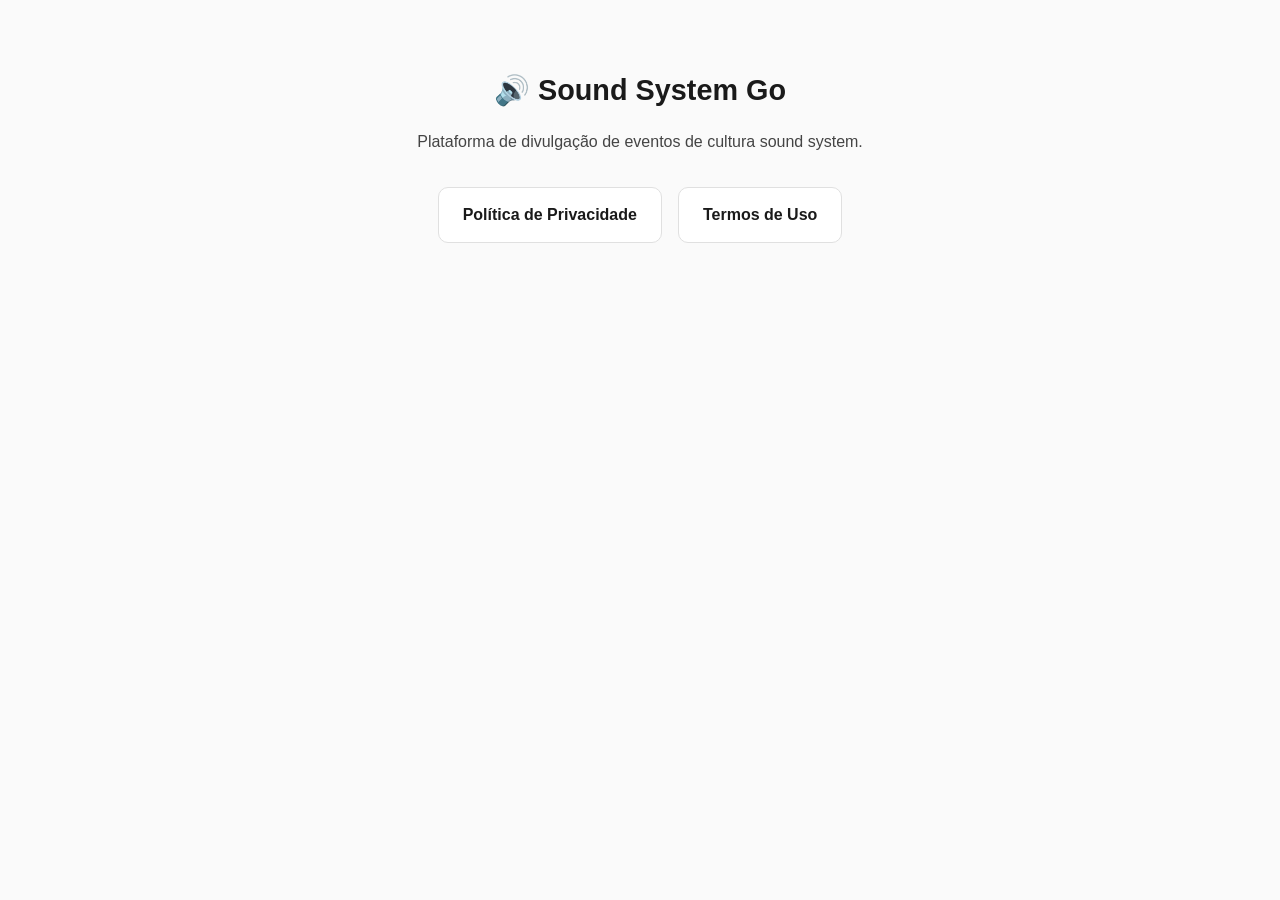
==== index.html @ 9b4f1cfb "Add Privacy Policy and Terms of Use pages Public pages for the Sound System Go app's Play Store list" ====
<!DOCTYPE html>
<html lang="pt-BR">
<head>
<meta charset="UTF-8">
<meta name="viewport" content="width=device-width, initial-scale=1.0">
<title>Sound System Go</title>
<style>
  body {
    font-family: -apple-system, BlinkMacSystemFont, "Segoe UI", Roboto, Helvetica, Arial, sans-serif;
    max-width: 680px;
    margin: 0 auto;
    padding: 48px 20px 64px;
    line-height: 1.6;
    color: #1a1a1a;
    background: #fafafa;
    text-align: center;
  }
  h1 { font-size: 1.8rem; margin-bottom: 8px; }
  p { color: #444; }
  .links { margin-top: 32px; display: flex; gap: 16px; justify-content: center; flex-wrap: wrap; }
  a.card {
    display: block;
    padding: 14px 24px;
    border-radius: 10px;
    background: #fff;
    border: 1px solid #e0e0e0;
    color: #1a1a1a;
    text-decoration: none;
    font-weight: 600;
  }
  a.card:hover { border-color: #1a7a3c; }
</style>
</head>
<body>
<h1>🔊 Sound System Go</h1>
<p>Plataforma de divulgação de eventos de cultura sound system.</p>
<div class="links">
  <a class="card" href="privacy.html">Política de Privacidade</a>
  <a class="card" href="terms.html">Termos de Uso</a>
</div>
</body>
</html>
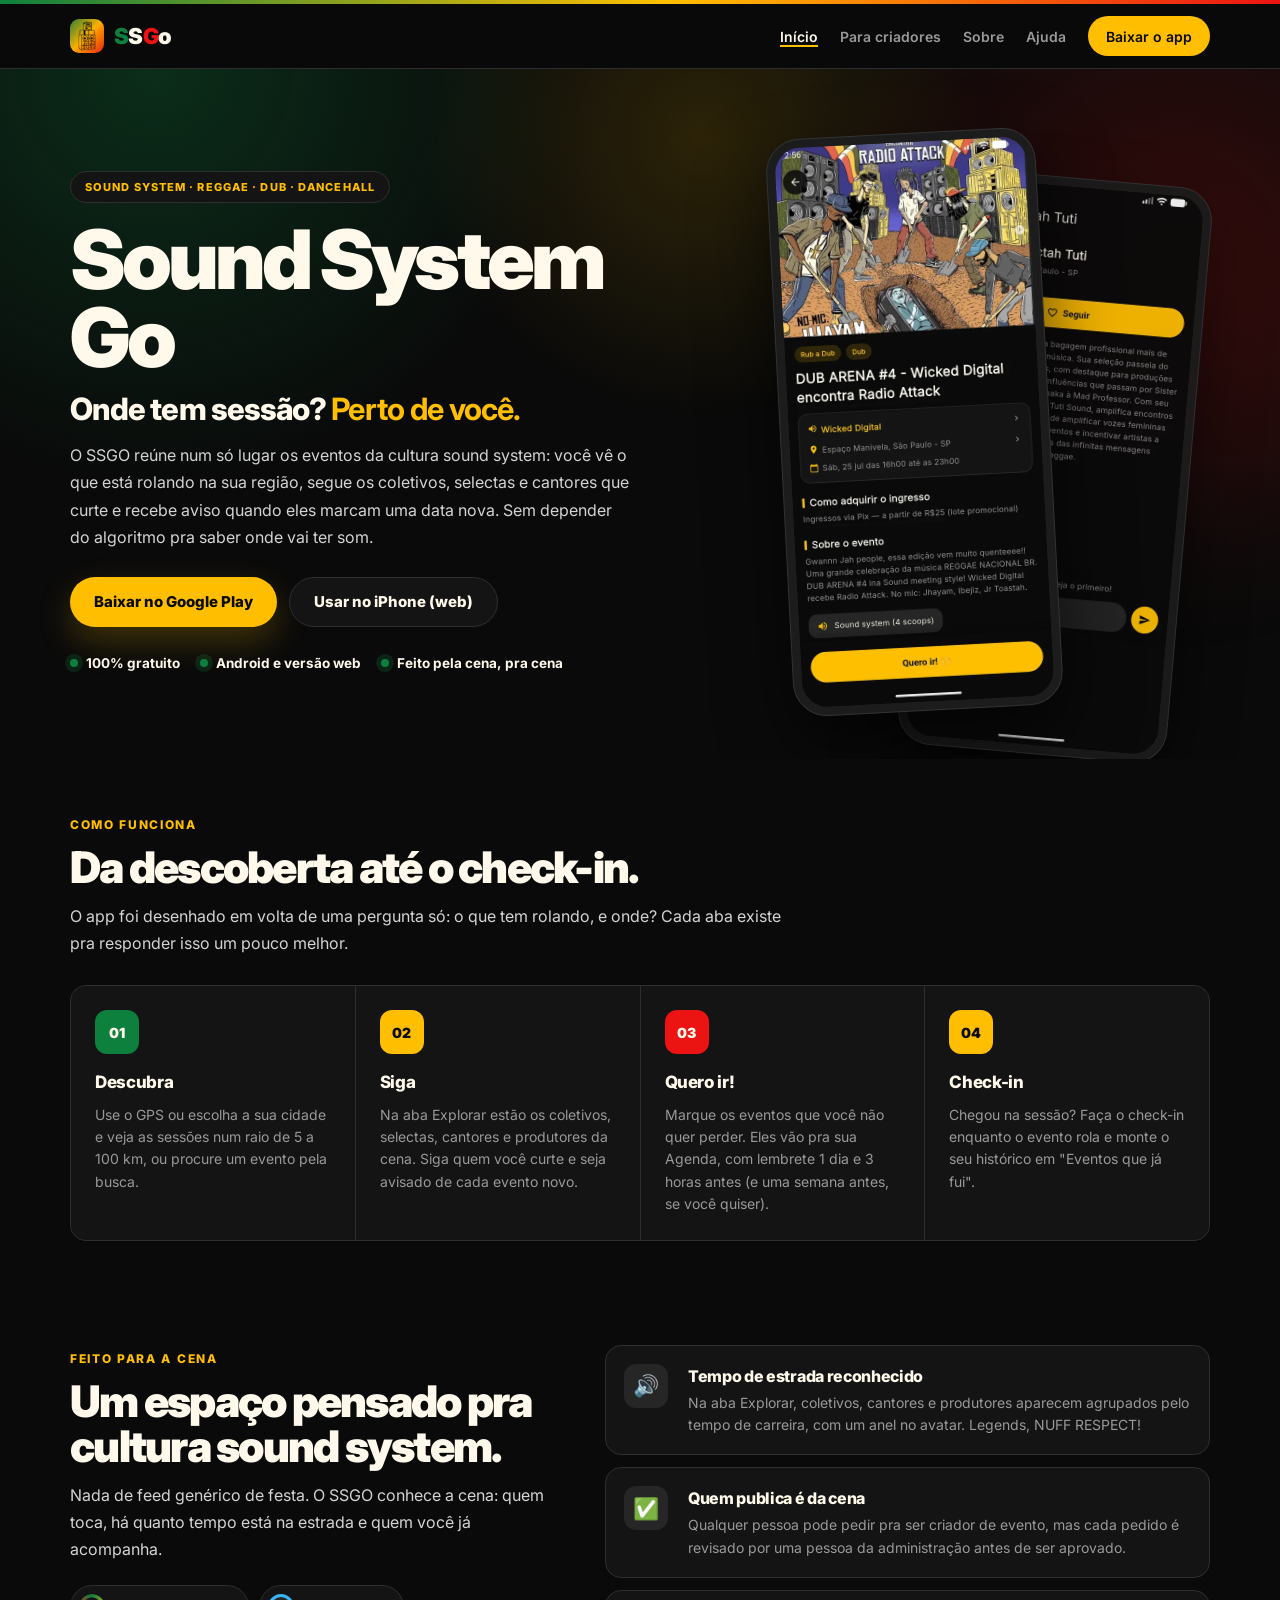
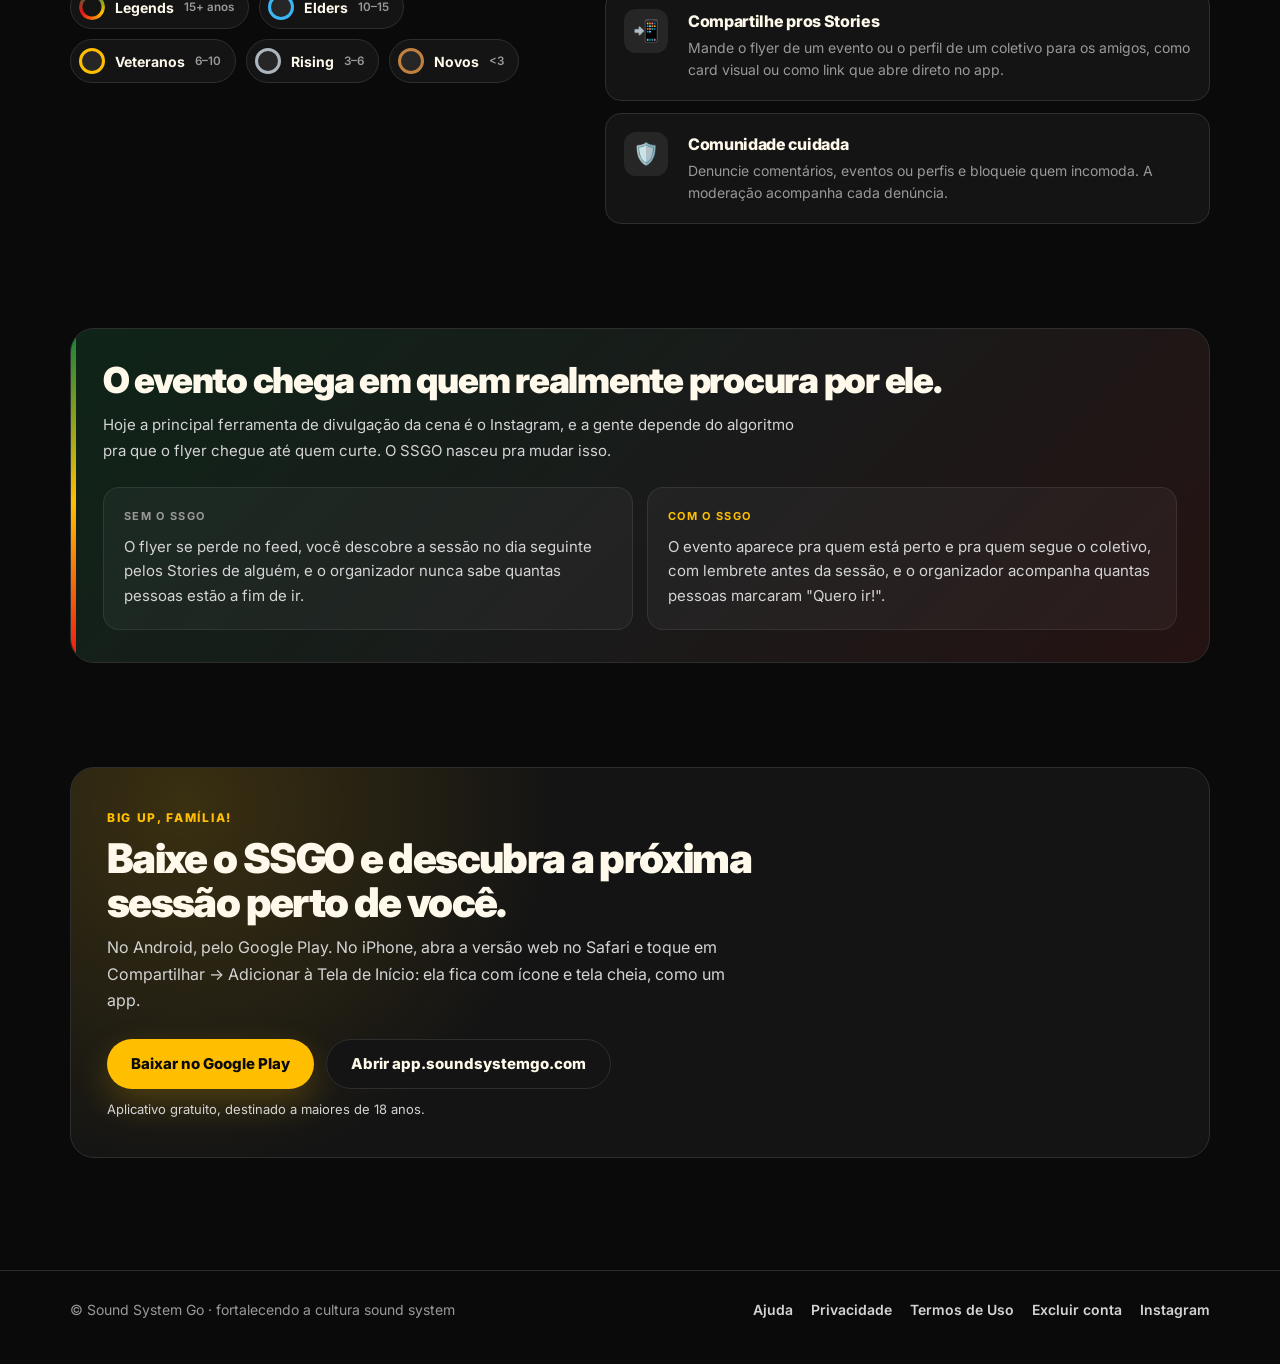
==== commit 23002bc3: "Site institucional (inicio, criadores, sobre, ajuda) com assetlinks e encaminhamento da portaria Pre" ====
--- a/index.html
+++ b/index.html
@@ -1,42 +1,198 @@
-<!DOCTYPE html>
+<!doctype html>
 <html lang="pt-BR">
 <head>
-<meta charset="UTF-8">
-<meta name="viewport" content="width=device-width, initial-scale=1.0">
-<title>Sound System Go</title>
-<style>
-  body {
-    font-family: -apple-system, BlinkMacSystemFont, "Segoe UI", Roboto, Helvetica, Arial, sans-serif;
-    max-width: 680px;
-    margin: 0 auto;
-    padding: 48px 20px 64px;
-    line-height: 1.6;
-    color: #1a1a1a;
-    background: #fafafa;
-    text-align: center;
-  }
-  h1 { font-size: 1.8rem; margin-bottom: 8px; }
-  p { color: #444; }
-  .links { margin-top: 32px; display: flex; gap: 16px; justify-content: center; flex-wrap: wrap; }
-  a.card {
-    display: block;
-    padding: 14px 24px;
-    border-radius: 10px;
-    background: #fff;
-    border: 1px solid #e0e0e0;
-    color: #1a1a1a;
-    text-decoration: none;
-    font-weight: 600;
-  }
-  a.card:hover { border-color: #1a7a3c; }
-</style>
+<meta charset="utf-8">
+<meta name="viewport" content="width=device-width, initial-scale=1">
+<title>Sound System Go — Eventos sound system e reggae perto de você</title>
+<meta name="description" content="O SSGO reúne as sessões de sound system, reggae, dub e dancehall perto de você. Siga coletivos, selectas e cantores, marque &quot;Quero ir!&quot; e receba lembretes. 100% gratuito.">
+<meta name="theme-color" content="#0a0a0a">
+<meta property="og:type" content="website">
+<meta property="og:title" content="Sound System Go">
+<meta property="og:description" content="Eventos sound system e reggae perto de você.">
+<meta property="og:image" content="assets/og.jpg">
+<link rel="icon" type="image/png" href="assets/favicon.png">
+<link rel="apple-touch-icon" href="assets/icone.png">
+<link rel="preconnect" href="https://fonts.googleapis.com">
+<link rel="preconnect" href="https://fonts.gstatic.com" crossorigin>
+<link href="https://fonts.googleapis.com/css2?family=Inter:wght@400;500;600;700;800;900&display=swap" rel="stylesheet">
+<link rel="stylesheet" href="assets/styles.css">
 </head>
 <body>
-<h1>🔊 Sound System Go</h1>
-<p>Plataforma de divulgação de eventos de cultura sound system.</p>
-<div class="links">
-  <a class="card" href="privacy.html">Política de Privacidade</a>
-  <a class="card" href="terms.html">Termos de Uso</a>
-</div>
+
+<header class="public-header">
+  <div class="rasta-bar"></div>
+  <div class="container">
+    <a class="brand" href="index.html"><img src="assets/icone.png" alt=""><span class="wordmark"><span class="g">S</span>S<span class="r">G</span>o</span></a>
+    <a class="header-cta header-cta-mobile" href="#baixar">Baixar</a>
+    <nav class="nav" aria-label="Principal">
+      <a href="index.html" aria-current="page">Início</a>
+      <a href="criadores.html">Para criadores</a>
+      <a href="sobre.html">Sobre</a>
+      <a href="ajuda.html">Ajuda</a>
+      <a class="header-cta" href="#baixar">Baixar o app</a>
+    </nav>
+  </div>
+</header>
+
+<main>
+<section class="hero">
+  <div class="container hero-grid">
+    <div>
+      <span class="kicker">Sound system · reggae · dub · dancehall</span>
+      <h1>Sound System Go</h1>
+      <p class="statement">Onde tem sessão? <strong>Perto de você.</strong></p>
+      <p class="hero-text">
+        O SSGO reúne num só lugar os eventos da cultura sound system: você vê o que está rolando
+        na sua região, segue os coletivos, selectas e cantores que curte e recebe aviso quando eles
+        marcam uma data nova. Sem depender do algoritmo pra saber onde vai ter som.
+      </p>
+      <div class="actions">
+        <a class="primary-action" href="https://play.google.com/store/apps/details?id=com.soundsystemgo.app">Baixar no Google Play</a>
+        <a class="secondary-action" href="https://app.soundsystemgo.com">Usar no iPhone (web)</a>
+      </div>
+      <div class="hero-points">
+        <span>100% gratuito</span>
+        <span>Android e versão web</span>
+        <span>Feito pela cena, pra cena</span>
+      </div>
+    </div>
+    <div class="phones" aria-hidden="true">
+      <div class="phone"><img src="assets/tela-evento.webp" alt="" width="540" height="1200"></div>
+      <div class="phone"><img src="assets/tela-perfil.webp" alt="" width="540" height="1200" loading="lazy"></div>
+    </div>
+  </div>
+</section>
+
+<section class="section" id="como-funciona">
+  <div class="container">
+    <span class="eyebrow">Como funciona</span>
+    <h2 class="section-title">Da descoberta até o check-in.</h2>
+    <p class="section-text">O app foi desenhado em volta de uma pergunta só: o que tem rolando, e onde?
+      Cada aba existe pra responder isso um pouco melhor.</p>
+    <div class="process-grid">
+      <div class="process-card">
+        <span>01</span>
+        <h3>Descubra</h3>
+        <p>Use o GPS ou escolha a sua cidade e veja as sessões num raio de 5 a 100 km, ou procure um evento pela busca.</p>
+      </div>
+      <div class="process-card">
+        <span>02</span>
+        <h3>Siga</h3>
+        <p>Na aba Explorar estão os coletivos, selectas, cantores e produtores da cena. Siga quem você curte e seja avisado de cada evento novo.</p>
+      </div>
+      <div class="process-card">
+        <span>03</span>
+        <h3>Quero ir!</h3>
+        <p>Marque os eventos que você não quer perder. Eles vão pra sua Agenda, com lembrete 1 dia e 3 horas antes (e uma semana antes, se você quiser).</p>
+      </div>
+      <div class="process-card">
+        <span>04</span>
+        <h3>Check-in</h3>
+        <p>Chegou na sessão? Faça o check-in enquanto o evento rola e monte o seu histórico em "Eventos que já fui".</p>
+      </div>
+    </div>
+  </div>
+</section>
+
+<section class="section">
+  <div class="container split">
+    <div>
+      <span class="eyebrow">Feito para a cena</span>
+      <h2 class="section-title">Um espaço pensado pra cultura sound system.</h2>
+      <p class="section-text">Nada de feed genérico de festa. O SSGO conhece a cena: quem toca, há quanto
+        tempo está na estrada e quem você já acompanha.</p>
+      <div class="tiers" aria-label="Tiers de carreira">
+        <span class="tier legends"><i></i>Legends <small>15+ anos</small></span>
+        <span class="tier" style="--ring:#3bb6f5"><i></i>Elders <small>10–15</small></span>
+        <span class="tier" style="--ring:#ffbf00"><i></i>Veteranos <small>6–10</small></span>
+        <span class="tier" style="--ring:#adb5bd"><i></i>Rising <small>3–6</small></span>
+        <span class="tier" style="--ring:#c0803f"><i></i>Novos <small>&lt;3</small></span>
+      </div>
+    </div>
+    <div class="capability-list">
+      <div class="capability-item">
+        <div class="capability-icon">🔊</div>
+        <div>
+          <h3>Tempo de estrada reconhecido</h3>
+          <p>Na aba Explorar, coletivos, cantores e produtores aparecem agrupados pelo tempo de carreira, com um anel no avatar. Legends, NUFF RESPECT!</p>
+        </div>
+      </div>
+      <div class="capability-item">
+        <div class="capability-icon">✅</div>
+        <div>
+          <h3>Quem publica é da cena</h3>
+          <p>Qualquer pessoa pode pedir pra ser criador de evento, mas cada pedido é revisado por uma pessoa da administração antes de ser aprovado.</p>
+        </div>
+      </div>
+      <div class="capability-item">
+        <div class="capability-icon">📲</div>
+        <div>
+          <h3>Compartilhe pros Stories</h3>
+          <p>Mande o flyer de um evento ou o perfil de um coletivo para os amigos, como card visual ou como link que abre direto no app.</p>
+        </div>
+      </div>
+      <div class="capability-item">
+        <div class="capability-icon">🛡️</div>
+        <div>
+          <h3>Comunidade cuidada</h3>
+          <p>Denuncie comentários, eventos ou perfis e bloqueie quem incomoda. A moderação acompanha cada denúncia.</p>
+        </div>
+      </div>
+    </div>
+  </div>
+</section>
+
+<section class="section">
+  <div class="container">
+    <div class="time-card">
+      <h2>O evento chega em quem realmente procura por ele.</h2>
+      <p>Hoje a principal ferramenta de divulgação da cena é o Instagram, e a gente depende do algoritmo
+        pra que o flyer chegue até quem curte. O SSGO nasceu pra mudar isso.</p>
+      <div class="compare">
+        <div class="compare-box">
+          <b>Sem o SSGO</b>
+          <p>O flyer se perde no feed, você descobre a sessão no dia seguinte pelos Stories de alguém,
+            e o organizador nunca sabe quantas pessoas estão a fim de ir.</p>
+        </div>
+        <div class="compare-box after">
+          <b>Com o SSGO</b>
+          <p>O evento aparece pra quem está perto e pra quem segue o coletivo, com lembrete antes da
+            sessão, e o organizador acompanha quantas pessoas marcaram "Quero ir!".</p>
+        </div>
+      </div>
+    </div>
+  </div>
+</section>
+
+<section class="section" id="baixar">
+  <div class="container">
+    <div class="final-cta">
+      <span class="eyebrow">Big up, família!</span>
+      <h2>Baixe o SSGO e descubra a próxima sessão perto de você.</h2>
+      <p>No Android, pelo Google Play. No iPhone, abra a versão web no Safari e toque em
+        Compartilhar → Adicionar à Tela de Início: ela fica com ícone e tela cheia, como um app.</p>
+      <div class="actions">
+        <a class="primary-action" href="https://play.google.com/store/apps/details?id=com.soundsystemgo.app">Baixar no Google Play</a>
+        <a class="secondary-action" href="https://app.soundsystemgo.com">Abrir app.soundsystemgo.com</a>
+      </div>
+      <p class="store-note">Aplicativo gratuito, destinado a maiores de 18 anos.</p>
+    </div>
+  </div>
+</section>
+</main>
+
+<footer>
+  <div class="container">
+    <span>© Sound System Go · fortalecendo a cultura sound system</span>
+    <nav aria-label="Rodapé">
+      <a href="ajuda.html">Ajuda</a>
+      <a href="https://soundsystemgoapp.github.io/privacy.html">Privacidade</a>
+      <a href="https://soundsystemgoapp.github.io/terms.html">Termos de Uso</a>
+      <a href="https://soundsystemgoapp.github.io/delete-account.html">Excluir conta</a>
+      <a href="https://www.instagram.com/soundsystemgo">Instagram</a>
+    </nav>
+  </div>
+</footer>
+
 </body>
 </html>
--- a/assets/styles.css
+++ b/assets/styles.css
@@ -0,0 +1,172 @@
+:root{
+  --bg:#0a0a0a;
+  --card:#141414;
+  --muted:#262626;
+  --border:#2e2e2e;
+  --fg:#fff9eb;
+  --fg-soft:#d4d4d4;
+  --fg-muted:#999;
+  --gold:#ffbf00;
+  --green:#0e803e;
+  --red:#ec1313;
+  --rasta:linear-gradient(135deg,#0e803e 0%,#ffbf00 52%,#ec1313 100%);
+  --radius:16px;
+}
+*{box-sizing:border-box;margin:0;padding:0}
+html{scroll-behavior:smooth}
+@media (prefers-reduced-motion:reduce){html{scroll-behavior:auto}}
+body{font-family:"Inter",system-ui,sans-serif;color:var(--fg);background:var(--bg);line-height:1.5;-webkit-font-smoothing:antialiased}
+img{display:block;max-width:100%;height:auto}
+a{color:inherit}
+code{font-size:.92em;background:var(--muted);padding:2px 6px;border-radius:6px}
+.container{width:min(1140px,calc(100% - 32px));margin:0 auto}
+.rasta-bar{height:4px;background:var(--rasta)}
+
+.public-header{position:sticky;top:0;z-index:40;background:rgba(10,10,10,.86);
+  backdrop-filter:blur(20px);-webkit-backdrop-filter:blur(20px);border-bottom:1px solid var(--border)}
+.public-header .container{display:flex;align-items:center;justify-content:space-between;min-height:64px;gap:16px}
+.brand{display:inline-flex;align-items:center;gap:10px;text-decoration:none;font-weight:900;font-size:22px;letter-spacing:-.03em}
+.brand img{width:34px;height:34px;border-radius:9px}
+.wordmark .g{color:var(--green)}
+.wordmark .r{color:var(--red)}
+.nav{display:flex;gap:22px;align-items:center}
+.nav a{color:var(--fg-muted);font-size:14px;font-weight:600;text-decoration:none}
+.nav a:hover,.nav a[aria-current="page"]{color:var(--fg)}
+.nav a[aria-current="page"]{box-shadow:inset 0 -2px 0 var(--gold)}
+.header-cta{display:inline-flex;align-items:center;min-height:40px;padding:0 18px;border-radius:999px;
+  background:var(--gold);color:#0a0a0a !important;font-size:14px;font-weight:800;text-decoration:none}
+
+.hero{position:relative;padding:64px 0 48px;overflow:hidden}
+.hero::before{content:"";position:absolute;inset:0;pointer-events:none;
+  background:radial-gradient(circle at 12% 0%,rgba(14,128,62,.30),transparent 32%),
+             radial-gradient(circle at 55% 10%,rgba(255,191,0,.14),transparent 30%),
+             radial-gradient(circle at 92% 30%,rgba(236,19,19,.20),transparent 30%);
+  -webkit-mask-image:linear-gradient(#000 55%,transparent);mask-image:linear-gradient(#000 55%,transparent)}
+.hero-grid{position:relative;display:grid;grid-template-columns:minmax(0,1.1fr) minmax(0,.9fr);gap:40px;align-items:center}
+.kicker{display:inline-flex;align-items:center;gap:8px;padding:7px 14px;border:1px solid var(--border);
+  border-radius:999px;background:var(--card);font-size:11px;font-weight:800;letter-spacing:.1em;text-transform:uppercase;color:var(--gold)}
+h1{font-size:clamp(44px,6.4vw,84px);line-height:.95;font-weight:900;letter-spacing:-.05em;margin:18px 0 14px}
+.statement{font-size:clamp(22px,2.4vw,34px);font-weight:800;letter-spacing:-.03em;line-height:1.15}
+.statement strong{color:var(--gold)}
+.hero-text{margin-top:16px;max-width:560px;color:var(--fg-soft);font-size:16px;line-height:1.7}
+.actions{display:flex;gap:12px;margin-top:26px;flex-wrap:wrap}
+.primary-action,.secondary-action{display:inline-flex;align-items:center;justify-content:center;gap:8px;
+  min-height:50px;padding:0 24px;border-radius:999px;font-size:15px;font-weight:800;text-decoration:none;transition:transform .15s,box-shadow .15s}
+.primary-action{color:#0a0a0a;background:var(--gold);box-shadow:0 14px 34px rgba(255,191,0,.22)}
+.primary-action:hover{transform:translateY(-1px);box-shadow:0 18px 40px rgba(255,191,0,.30)}
+.secondary-action{color:var(--fg);background:var(--card);border:1px solid var(--border)}
+.secondary-action:hover{border-color:var(--gold)}
+.hero-points{display:flex;gap:10px 20px;margin-top:26px;flex-wrap:wrap}
+.hero-points span{display:inline-flex;align-items:center;gap:8px;font-size:13.5px;font-weight:700;color:var(--fg)}
+.hero-points span::before{content:"";width:8px;height:8px;border-radius:999px;background:var(--green);
+  box-shadow:0 0 0 5px rgba(14,128,62,.22)}
+
+.phones{position:relative;display:flex;justify-content:center;min-height:540px}
+.phone{width:min(270px,62%);border-radius:34px;padding:8px;background:#1c1c1c;border:1px solid #333;
+  box-shadow:0 30px 70px rgba(0,0,0,.6)}
+.phone img{border-radius:26px;aspect-ratio:9/20;object-fit:cover;width:100%}
+.phones .phone:first-child{position:relative;z-index:2;transform:translateX(-18%) rotate(-3deg)}
+.phones .phone:last-child{position:absolute;top:44px;right:4%;transform:rotate(5deg);opacity:.92}
+.phones.single .phone{position:relative;top:auto;right:auto;transform:none;opacity:1}
+
+.section{padding:52px 0}
+.eyebrow{color:var(--gold);font-size:12px;font-weight:800;letter-spacing:.14em;text-transform:uppercase}
+.section-title{font-size:clamp(28px,3.4vw,46px);line-height:1.05;font-weight:900;letter-spacing:-.04em;margin:10px 0 12px}
+.section-text{max-width:720px;color:var(--fg-soft);font-size:16px;line-height:1.7}
+.process-grid{display:grid;grid-template-columns:repeat(4,minmax(0,1fr));gap:1px;overflow:hidden;
+  border:1px solid var(--border);border-radius:var(--radius);background:var(--border);margin-top:28px}
+.process-card{min-height:210px;padding:24px;background:var(--card)}
+.process-card span{display:inline-flex;align-items:center;justify-content:center;width:44px;height:44px;
+  border-radius:12px;color:#0a0a0a;background:var(--gold);font-weight:900;font-size:14px}
+.process-card:nth-child(4n+1) span{background:var(--green);color:var(--fg)}
+.process-card:nth-child(4n+3) span{background:var(--red);color:var(--fg)}
+.process-card h3{margin:16px 0 8px;font-size:17px;font-weight:800;letter-spacing:-.02em}
+.process-card p{color:var(--fg-muted);font-size:14px;line-height:1.6}
+
+.split{display:grid;grid-template-columns:minmax(0,.9fr) minmax(0,1.1fr);gap:40px;align-items:start}
+.capability-list{display:grid;gap:12px}
+.capability-item{display:grid;grid-template-columns:48px minmax(0,1fr);gap:16px;padding:18px;
+  border:1px solid var(--border);border-radius:var(--radius);background:var(--card)}
+.capability-icon{display:flex;align-items:center;justify-content:center;width:44px;height:44px;border-radius:12px;
+  background:var(--muted);font-size:21px}
+.capability-item h3{font-size:16px;font-weight:800;letter-spacing:-.02em;margin-bottom:4px}
+.capability-item p{color:var(--fg-muted);font-size:14px;line-height:1.6}
+
+.tiers{display:flex;flex-wrap:wrap;gap:10px;margin-top:22px}
+.tier{display:inline-flex;align-items:center;gap:10px;padding:8px 14px 8px 8px;border-radius:999px;
+  background:var(--card);border:1px solid var(--border);font-size:14px;font-weight:700}
+.tier i{width:26px;height:26px;border-radius:999px;border:3px solid var(--ring);background:var(--muted)}
+.tier small{color:var(--fg-muted);font-weight:600}
+.tier.legends i{border:none;background:conic-gradient(#0e803e,#ffbf00,#ec1313,#0e803e);
+  -webkit-mask:radial-gradient(circle,transparent 9px,#000 10px);mask:radial-gradient(circle,transparent 9px,#000 10px)}
+
+.time-card{border-radius:24px;padding:32px;position:relative;overflow:hidden;
+  background:linear-gradient(135deg,#0f2418 0%,#1a1a1a 55%,#2a0f0f 120%);border:1px solid var(--border)}
+.time-card::before{content:"";position:absolute;left:0;top:0;bottom:0;width:5px;background:var(--rasta)}
+.time-card h2{font-size:clamp(24px,2.8vw,38px);font-weight:900;letter-spacing:-.035em;line-height:1.1}
+.time-card>p{margin-top:12px;color:var(--fg-soft);font-size:15px;line-height:1.7;max-width:700px}
+.compare{display:grid;grid-template-columns:1fr 1fr;gap:14px;margin-top:24px}
+.compare-box{border-radius:var(--radius);padding:20px;background:rgba(255,255,255,.04);border:1px solid rgba(255,255,255,.08)}
+.compare-box b{display:block;font-size:11px;letter-spacing:.12em;text-transform:uppercase;color:var(--fg-muted);margin-bottom:10px}
+.compare-box.after b{color:var(--gold)}
+.compare-box p{color:var(--fg-soft);font-size:15px;line-height:1.65}
+
+.final-cta{border-radius:24px;padding:36px;border:1px solid var(--border);margin-bottom:60px;position:relative;overflow:hidden;
+  background:radial-gradient(circle at 10% 10%,rgba(255,191,0,.16),transparent 34%),var(--card)}
+.final-cta h2{font-size:clamp(26px,3.2vw,42px);font-weight:900;letter-spacing:-.04em;line-height:1.08;max-width:760px;margin-top:8px}
+.final-cta p{color:var(--fg-soft);margin-top:10px;max-width:640px;line-height:1.65}
+.store-note{font-size:13px;color:var(--fg-muted);margin-top:16px}
+
+.badge-soon{display:inline-flex;align-items:center;padding:4px 10px;border-radius:999px;font-size:11px;font-weight:800;
+  letter-spacing:.08em;text-transform:uppercase;background:rgba(255,191,0,.14);color:var(--gold);border:1px solid rgba(255,191,0,.3)}
+
+.prose{max-width:720px}
+.prose p{color:var(--fg-soft);font-size:17px;line-height:1.8;margin-top:18px}
+.prose p:first-child{margin-top:0}
+.prose .lead{font-size:clamp(24px,2.6vw,32px);font-weight:900;color:var(--fg);letter-spacing:-.03em;line-height:1.2}
+.prose .signoff{font-weight:900;color:var(--gold);letter-spacing:.04em}
+.prose a{color:var(--gold);font-weight:700}
+
+.faq{display:grid;gap:10px;margin-top:26px}
+.faq details{border:1px solid var(--border);border-radius:var(--radius);background:var(--card)}
+.faq summary{cursor:pointer;list-style:none;padding:18px 52px 18px 20px;font-weight:800;font-size:16px;position:relative}
+.faq summary::-webkit-details-marker{display:none}
+.faq summary::after{content:"+";position:absolute;right:20px;top:50%;transform:translateY(-50%);
+  font-size:22px;font-weight:700;color:var(--gold)}
+.faq details[open] summary::after{content:"–"}
+.faq details>div{padding:0 20px 20px;color:var(--fg-soft);font-size:15px;line-height:1.7}
+.faq details>div p+p{margin-top:10px}
+.faq a{color:var(--gold);font-weight:700}
+
+.contact-grid{display:grid;grid-template-columns:repeat(3,minmax(0,1fr));gap:12px;margin-top:26px}
+.contact-card{display:block;padding:22px;border-radius:var(--radius);border:1px solid var(--border);background:var(--card);text-decoration:none}
+.contact-card:hover{border-color:var(--gold)}
+.contact-card b{display:block;font-size:12px;letter-spacing:.12em;text-transform:uppercase;color:var(--fg-muted)}
+.contact-card span{display:block;margin-top:8px;font-size:16px;font-weight:800;word-break:break-word}
+.contact-card small{display:block;margin-top:6px;color:var(--fg-muted);font-size:13.5px;line-height:1.55}
+
+footer{border-top:1px solid var(--border);padding:28px 0 44px;color:var(--fg-muted);font-size:14px}
+footer .container{display:flex;justify-content:space-between;gap:16px 24px;flex-wrap:wrap;align-items:center}
+footer nav{display:flex;gap:8px 18px;flex-wrap:wrap}
+footer a{color:var(--fg-soft);text-decoration:none;font-weight:600}
+footer a:hover{color:var(--gold)}
+
+:focus-visible{outline:2px solid var(--gold);outline-offset:3px;border-radius:6px}
+
+@media (max-width:1000px){
+  .hero-grid,.split{grid-template-columns:1fr}
+  .process-grid{grid-template-columns:repeat(2,minmax(0,1fr))}
+  .phones{min-height:480px}
+}
+@media (max-width:760px){
+  .public-header .container{flex-wrap:wrap;padding:10px 0;gap:10px}
+  .nav{order:3;width:100%;gap:18px;overflow-x:auto;padding-bottom:4px;scrollbar-width:none}
+  .nav .header-cta{display:none}
+  .hero{padding:40px 0 32px}
+  .process-grid,.compare,.contact-grid{grid-template-columns:1fr}
+  .primary-action,.secondary-action{width:100%}
+  .phones{min-height:420px}
+  .phone{width:58%}
+  .time-card,.final-cta{padding:24px}
+}
+@media (min-width:761px){.header-cta-mobile{display:none}}
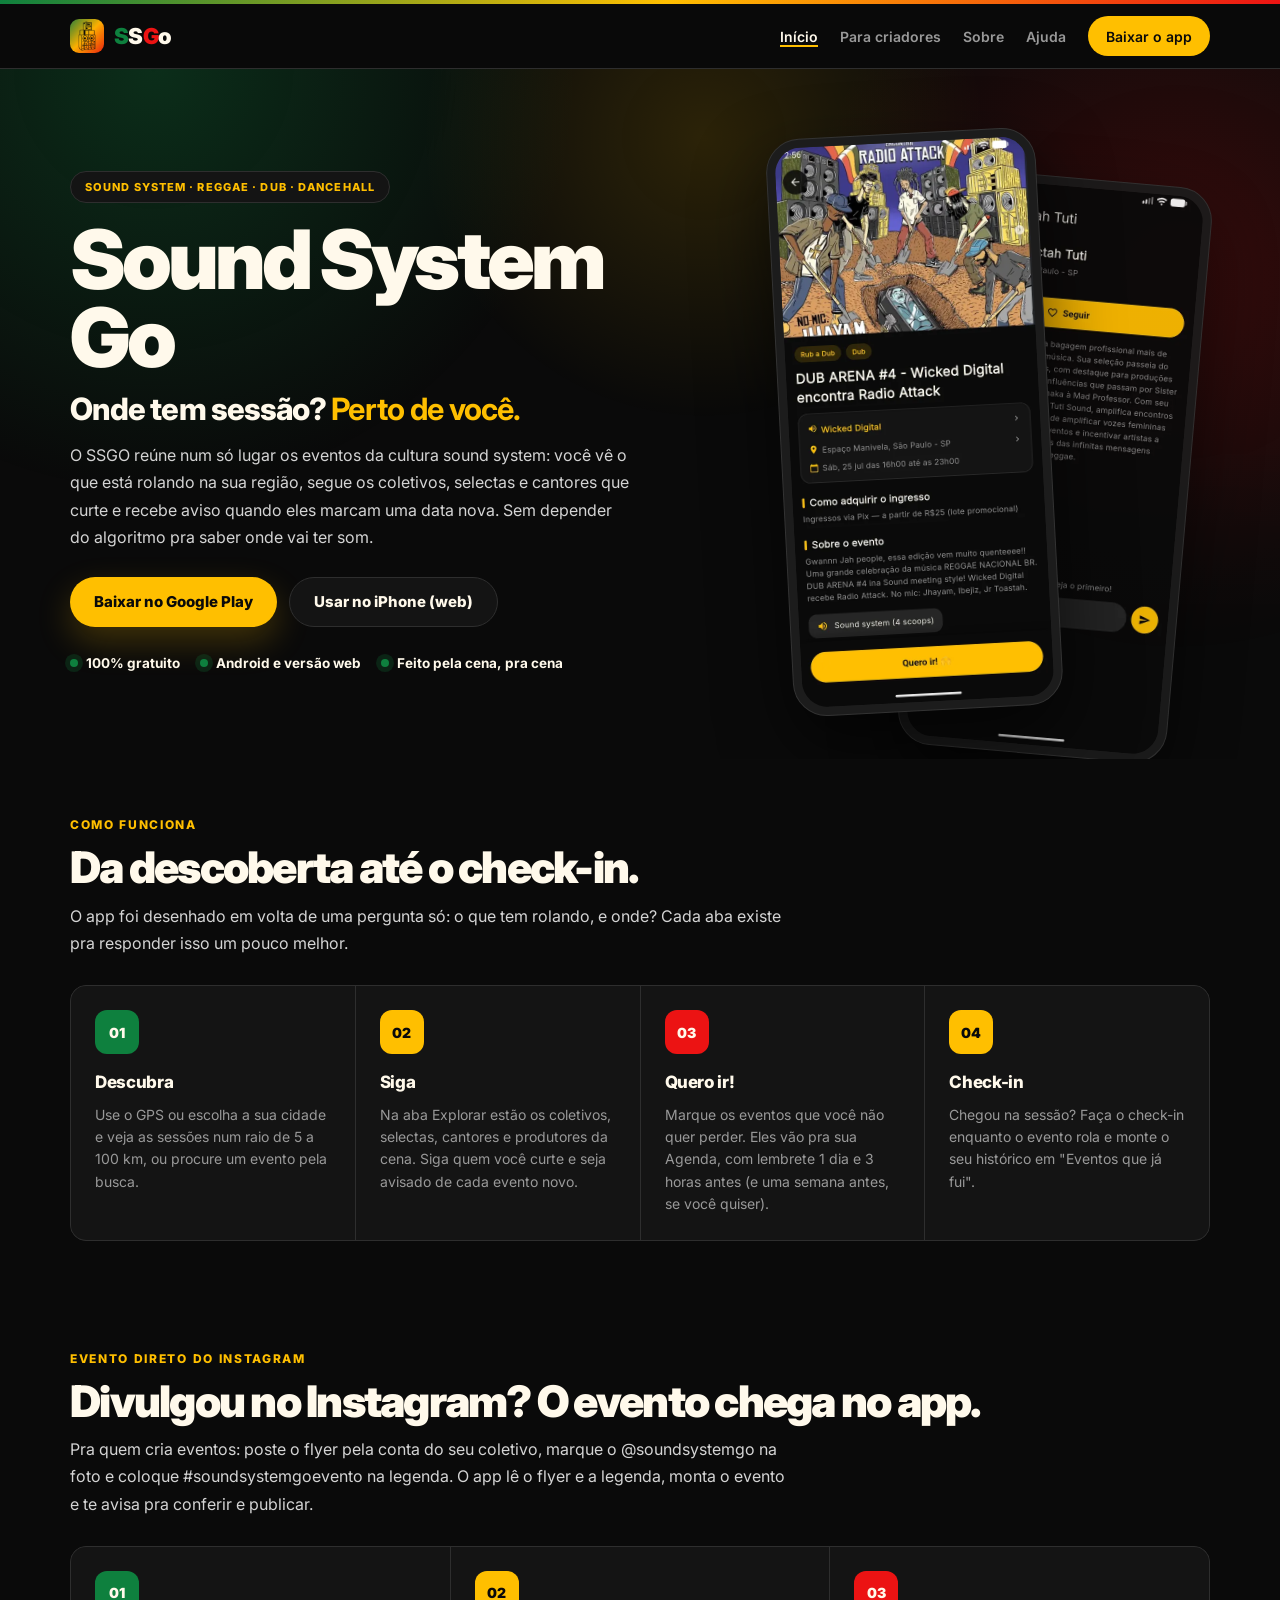
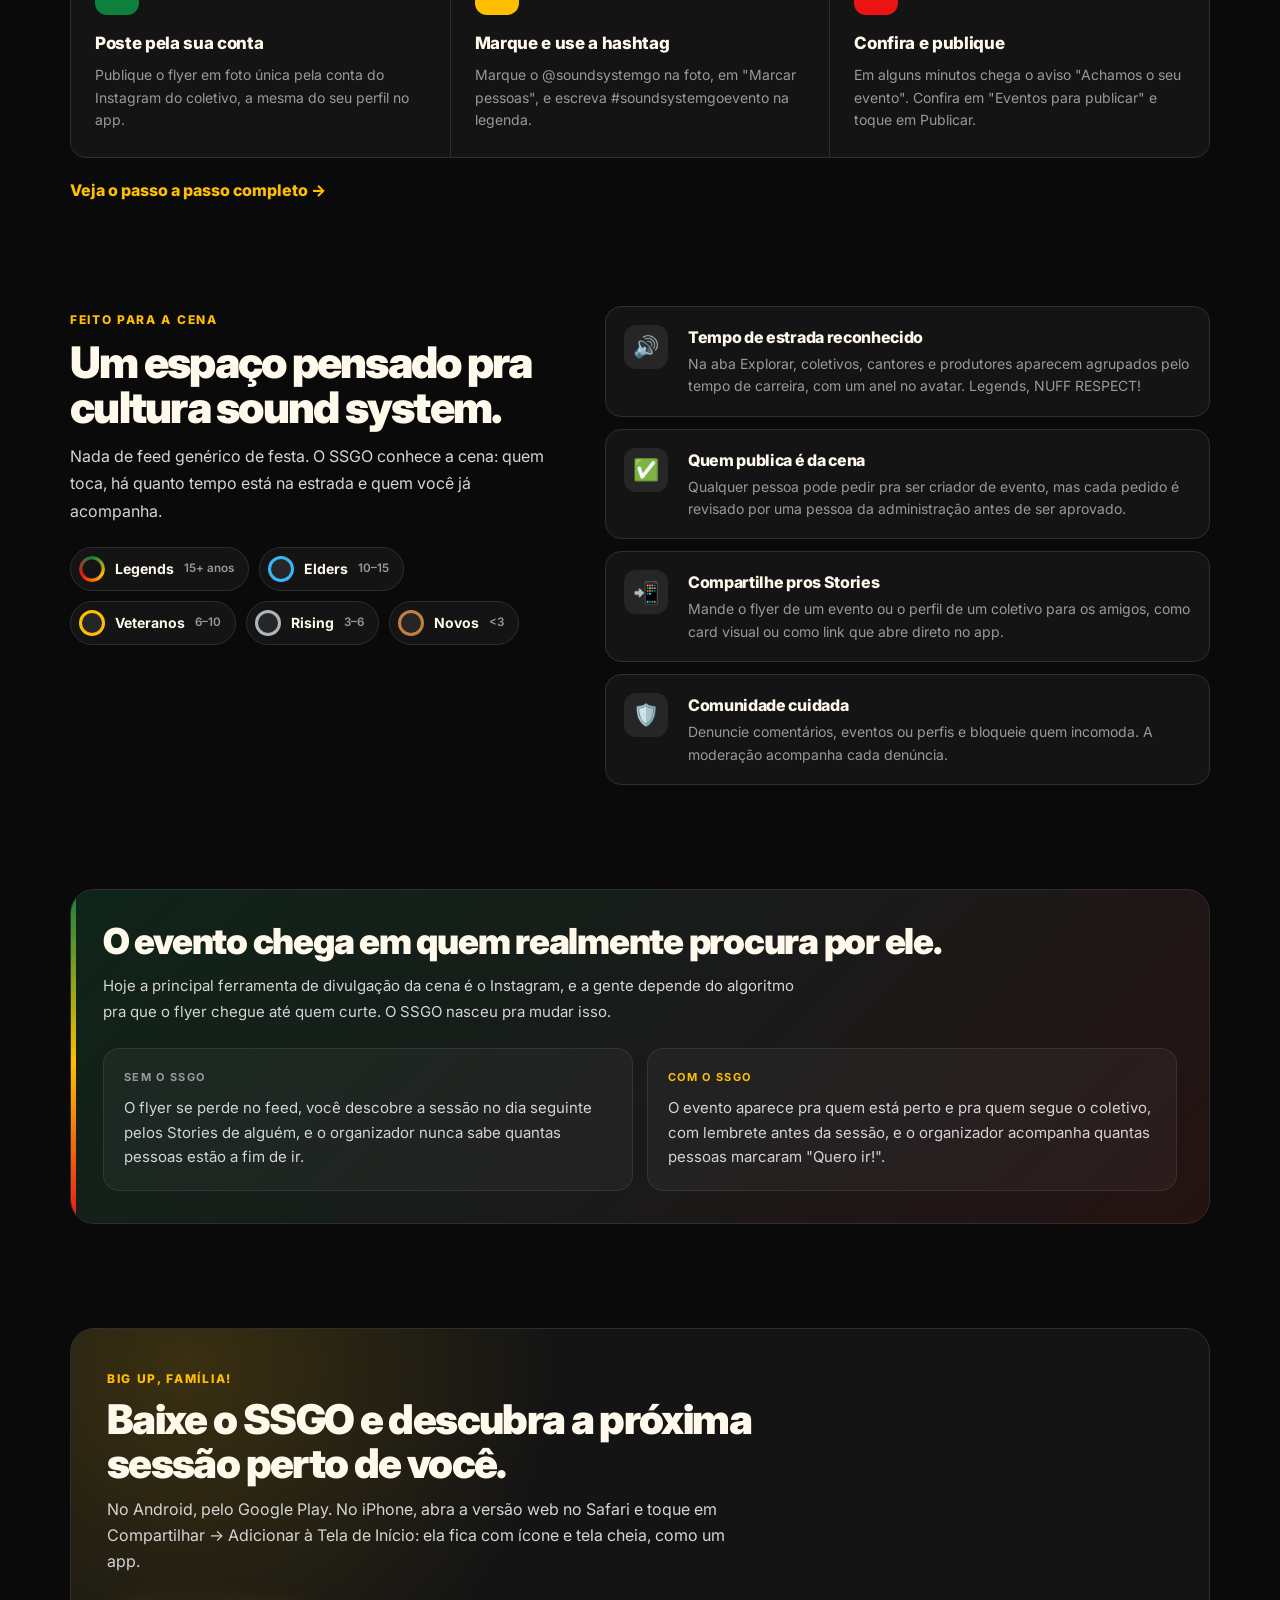
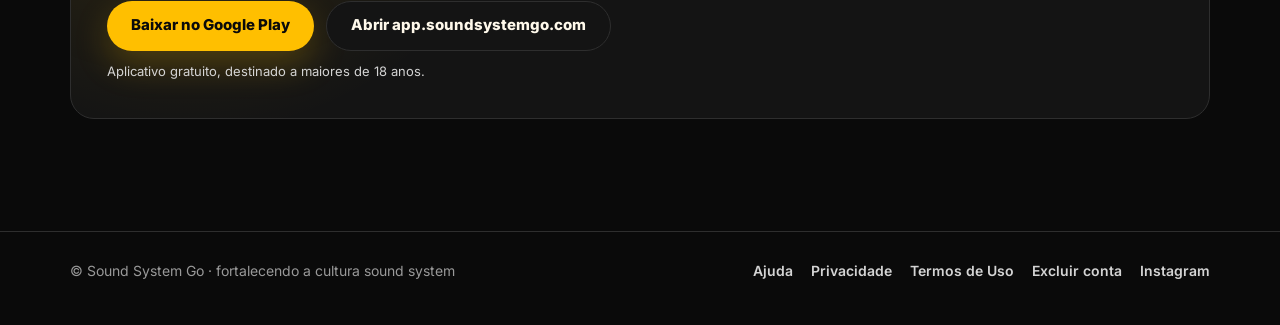
==== commit 12dc169e: "Site: Evento direto do Instagram na pagina inicial e em Para criadores" ====
--- a/index.html
+++ b/index.html
@@ -94,6 +94,34 @@
   </div>
 </section>
 
+<section class="section" id="instagram">
+  <div class="container">
+    <span class="eyebrow">Evento direto do Instagram</span>
+    <h2 class="section-title">Divulgou no Instagram? O evento chega no app.</h2>
+    <p class="section-text">Pra quem cria eventos: poste o flyer pela conta do seu coletivo, marque o
+      @soundsystemgo na foto e coloque #soundsystemgoevento na legenda. O app lê o flyer e a legenda,
+      monta o evento e te avisa pra conferir e publicar.</p>
+    <div class="process-grid three">
+      <div class="process-card">
+        <span>01</span>
+        <h3>Poste pela sua conta</h3>
+        <p>Publique o flyer em foto única pela conta do Instagram do coletivo, a mesma do seu perfil no app.</p>
+      </div>
+      <div class="process-card">
+        <span>02</span>
+        <h3>Marque e use a hashtag</h3>
+        <p>Marque o @soundsystemgo na foto, em "Marcar pessoas", e escreva #soundsystemgoevento na legenda.</p>
+      </div>
+      <div class="process-card">
+        <span>03</span>
+        <h3>Confira e publique</h3>
+        <p>Em alguns minutos chega o aviso "Achamos o seu evento". Confira em "Eventos para publicar" e toque em Publicar.</p>
+      </div>
+    </div>
+    <a class="section-link" href="criadores.html#instagram">Veja o passo a passo completo →</a>
+  </div>
+</section>
+
 <section class="section">
   <div class="container split">
     <div>
--- a/assets/styles.css
+++ b/assets/styles.css
@@ -153,9 +153,21 @@
 
 :focus-visible{outline:2px solid var(--gold);outline-offset:3px;border-radius:6px}
 
+/* Evento direto do Instagram (change tutorial-instagram) */
+.process-grid.five{grid-template-columns:repeat(5,minmax(0,1fr))}
+.process-grid.three{grid-template-columns:repeat(3,minmax(0,1fr))}
+.important-box{margin-top:20px;padding:22px;border-radius:var(--radius);background:var(--card);border:1px solid rgba(255,191,0,.45)}
+.important-box h3{color:var(--gold);font-size:17px;font-weight:800;margin-bottom:10px}
+.important-box ul{list-style:none;display:grid;gap:8px}
+.important-box li{position:relative;padding-left:18px;color:var(--fg-soft);font-size:15px;line-height:1.6}
+.important-box li::before{content:"";position:absolute;left:0;top:.6em;width:7px;height:7px;border-radius:999px;background:var(--gold)}
+.section-link{display:inline-block;margin-top:20px;color:var(--gold);font-weight:800;text-decoration:none}
+.section-link:hover{text-decoration:underline}
+
 @media (max-width:1000px){
   .hero-grid,.split{grid-template-columns:1fr}
-  .process-grid{grid-template-columns:repeat(2,minmax(0,1fr))}
+  .process-grid,.process-grid.five{grid-template-columns:repeat(2,minmax(0,1fr))}
+  .process-grid.five .process-card:last-child{grid-column:1/-1}
   .phones{min-height:480px}
 }
 @media (max-width:760px){
@@ -163,7 +175,7 @@
   .nav{order:3;width:100%;gap:18px;overflow-x:auto;padding-bottom:4px;scrollbar-width:none}
   .nav .header-cta{display:none}
   .hero{padding:40px 0 32px}
-  .process-grid,.compare,.contact-grid{grid-template-columns:1fr}
+  .process-grid,.process-grid.five,.process-grid.three,.compare,.contact-grid{grid-template-columns:1fr}
   .primary-action,.secondary-action{width:100%}
   .phones{min-height:420px}
   .phone{width:58%}
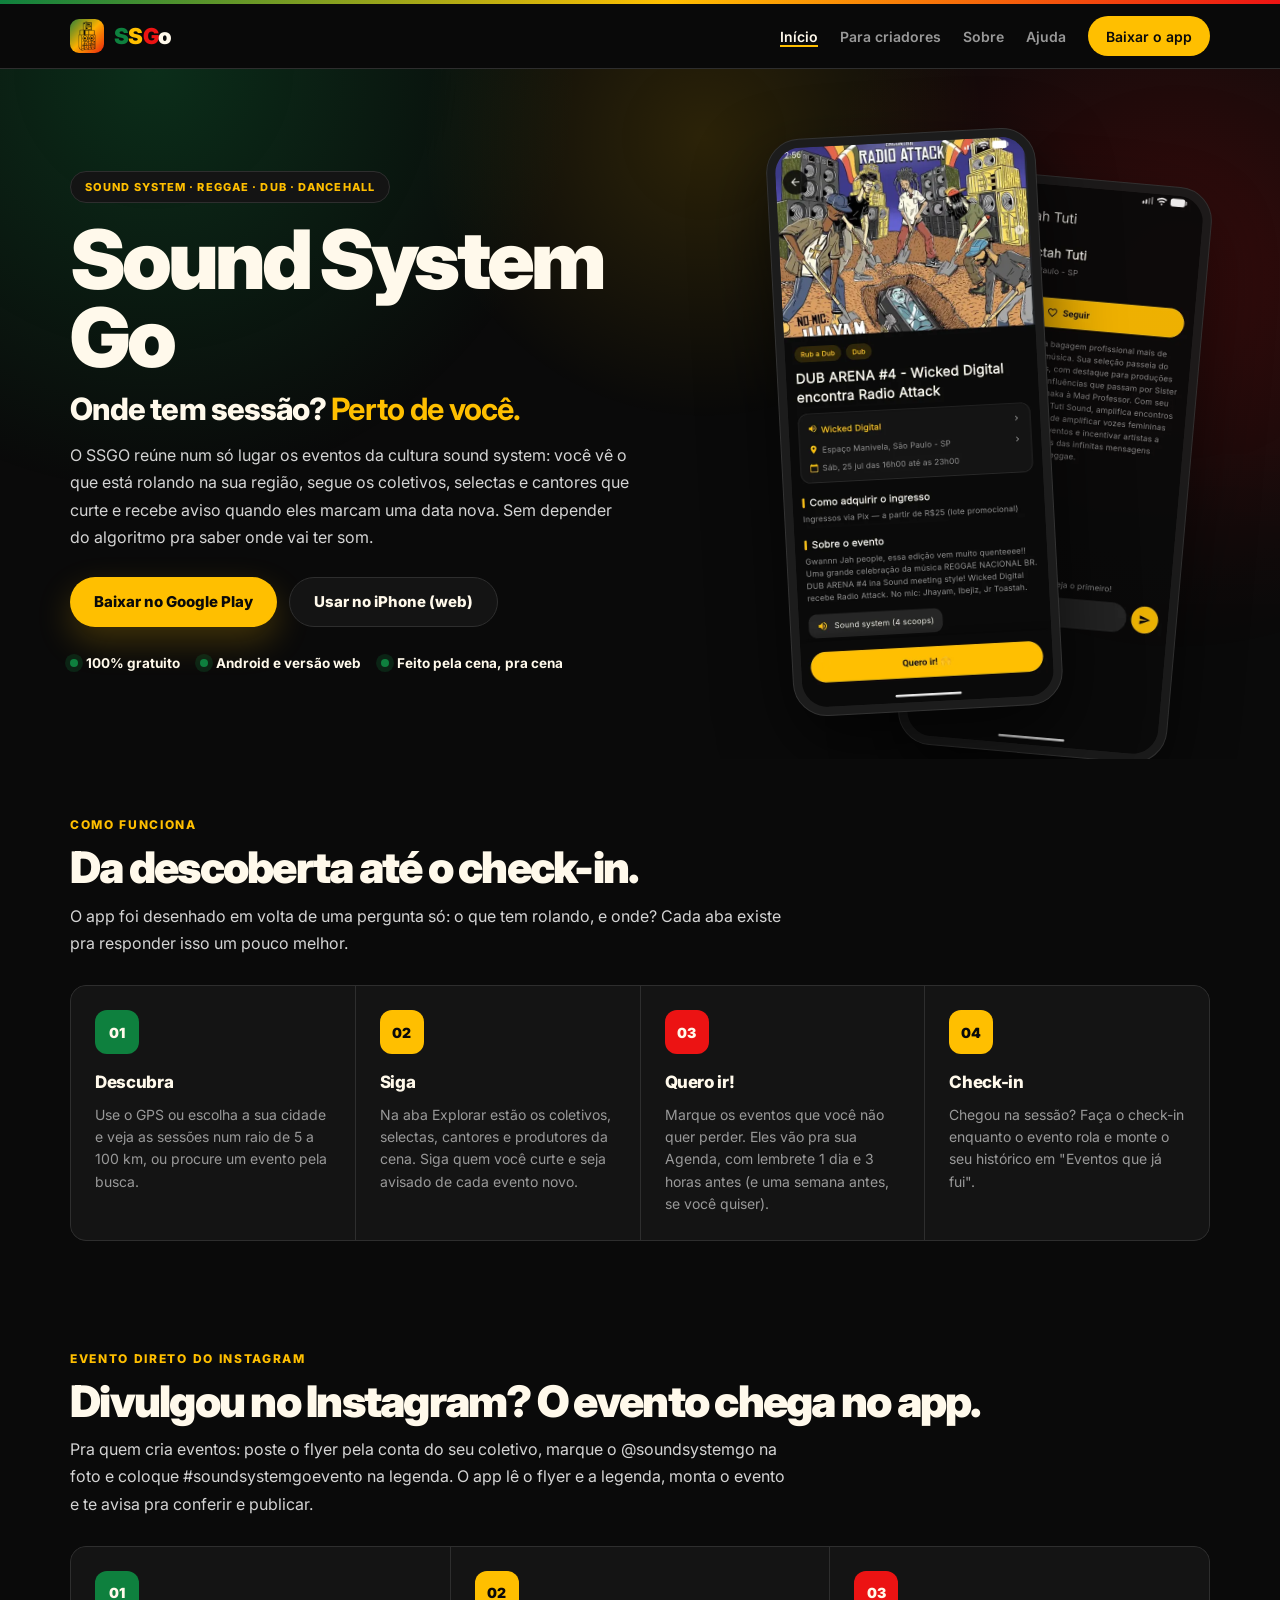
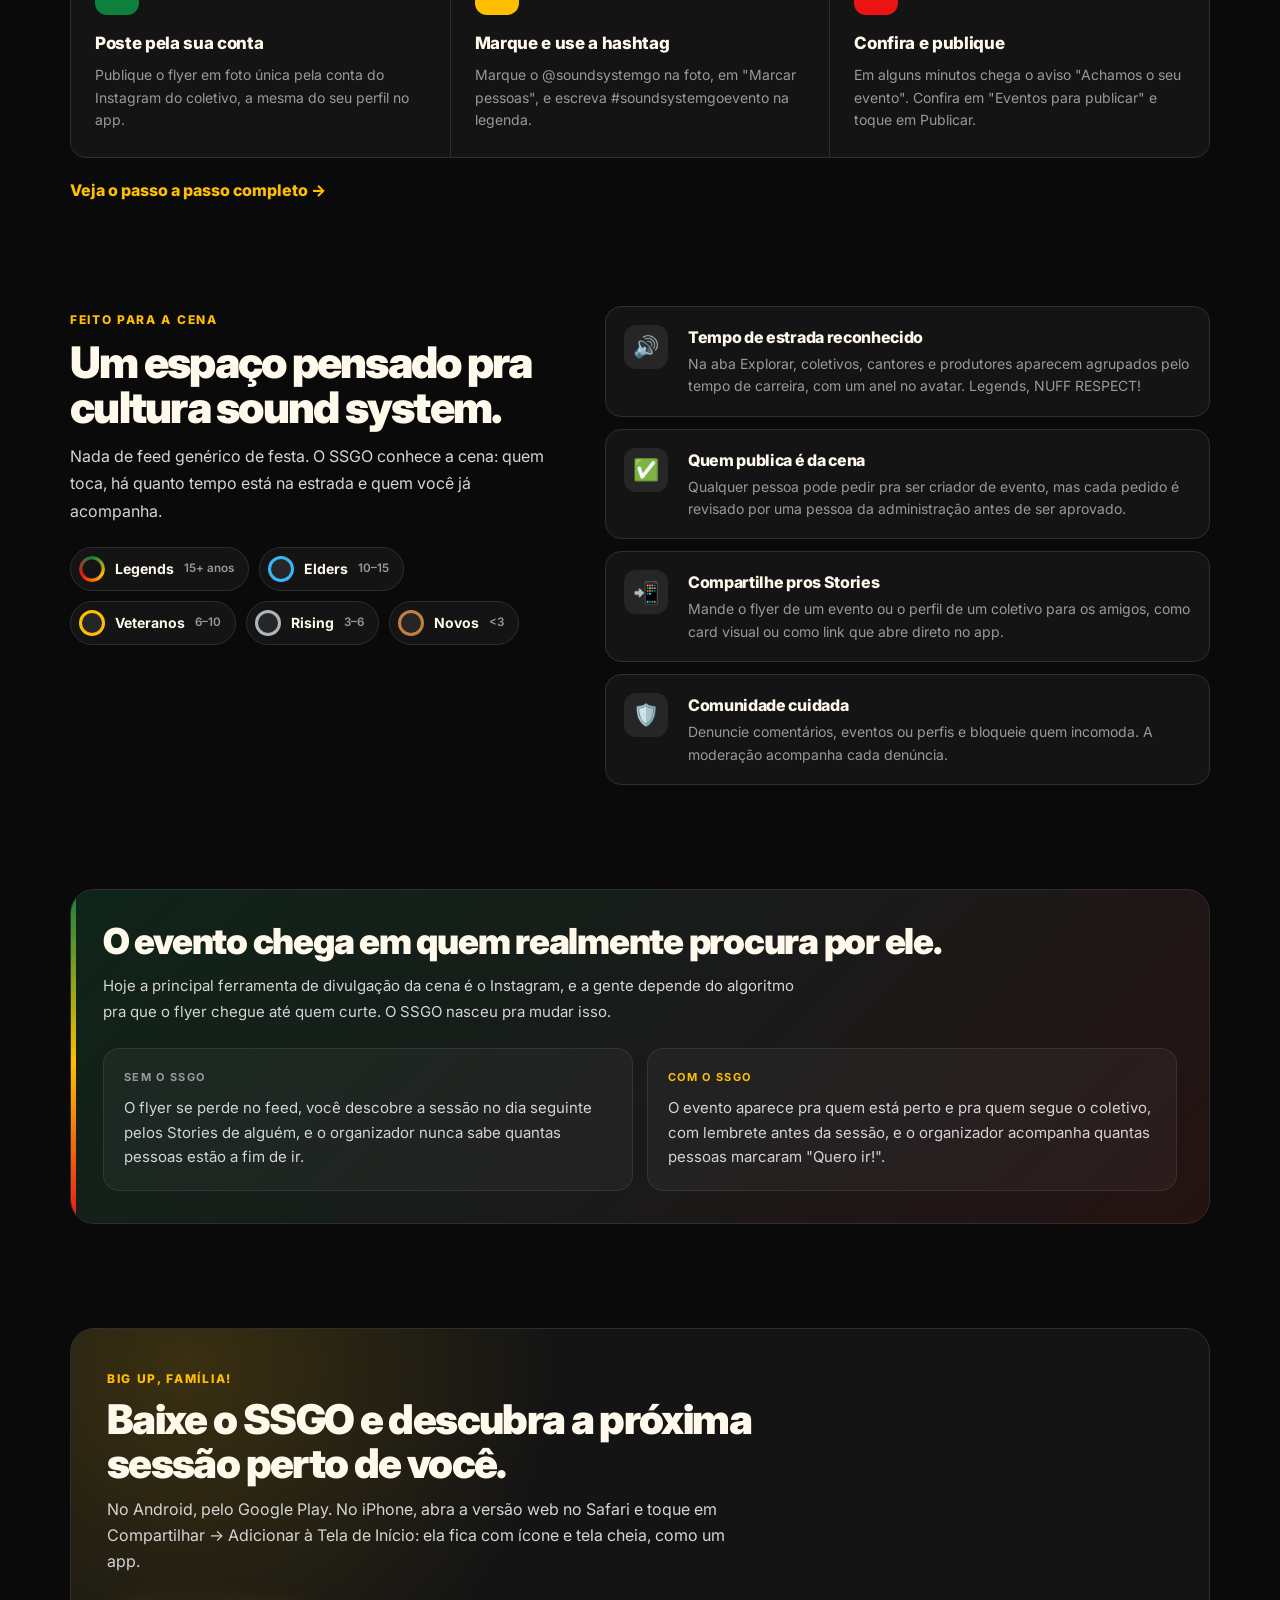
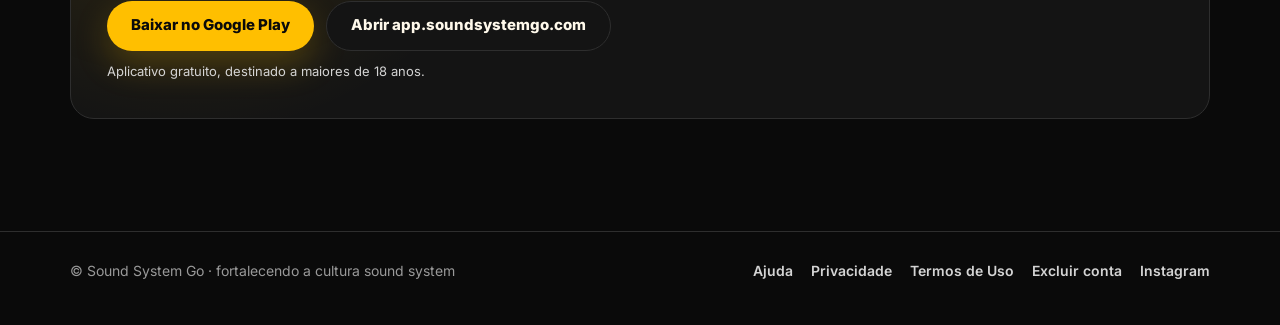
==== commit f31a24b4: "Site: nova imagem de prévia do link e SSGo nas cores da marca" ====
--- a/index.html
+++ b/index.html
@@ -8,8 +8,13 @@
 <meta name="theme-color" content="#0a0a0a">
 <meta property="og:type" content="website">
 <meta property="og:title" content="Sound System Go">
-<meta property="og:description" content="Eventos sound system e reggae perto de você.">
-<meta property="og:image" content="assets/og.jpg">
+<meta property="og:description" content="Eventos sound system perto de você.">
+<meta property="og:url" content="https://soundsystemgo.com/">
+<meta property="og:image" content="https://soundsystemgo.com/assets/og.jpg?v=2">
+<meta property="og:image:width" content="1200">
+<meta property="og:image:height" content="630">
+<meta property="og:image:alt" content="SSGo — Eventos sound system perto de você">
+<meta name="twitter:card" content="summary_large_image">
 <link rel="icon" type="image/png" href="assets/favicon.png">
 <link rel="apple-touch-icon" href="assets/icone.png">
 <link rel="preconnect" href="https://fonts.googleapis.com">
@@ -22,7 +27,7 @@
 <header class="public-header">
   <div class="rasta-bar"></div>
   <div class="container">
-    <a class="brand" href="index.html"><img src="assets/icone.png" alt=""><span class="wordmark"><span class="g">S</span>S<span class="r">G</span>o</span></a>
+    <a class="brand" href="index.html"><img src="assets/icone.png" alt=""><span class="wordmark"><span class="g">S</span><span class="y">S</span><span class="r">G</span>o</span></a>
     <a class="header-cta header-cta-mobile" href="#baixar">Baixar</a>
     <nav class="nav" aria-label="Principal">
       <a href="index.html" aria-current="page">Início</a>
--- a/assets/styles.css
+++ b/assets/styles.css
@@ -28,6 +28,7 @@
 .brand{display:inline-flex;align-items:center;gap:10px;text-decoration:none;font-weight:900;font-size:22px;letter-spacing:-.03em}
 .brand img{width:34px;height:34px;border-radius:9px}
 .wordmark .g{color:var(--green)}
+.wordmark .y{color:var(--gold)}
 .wordmark .r{color:var(--red)}
 .nav{display:flex;gap:22px;align-items:center}
 .nav a{color:var(--fg-muted);font-size:14px;font-weight:600;text-decoration:none}
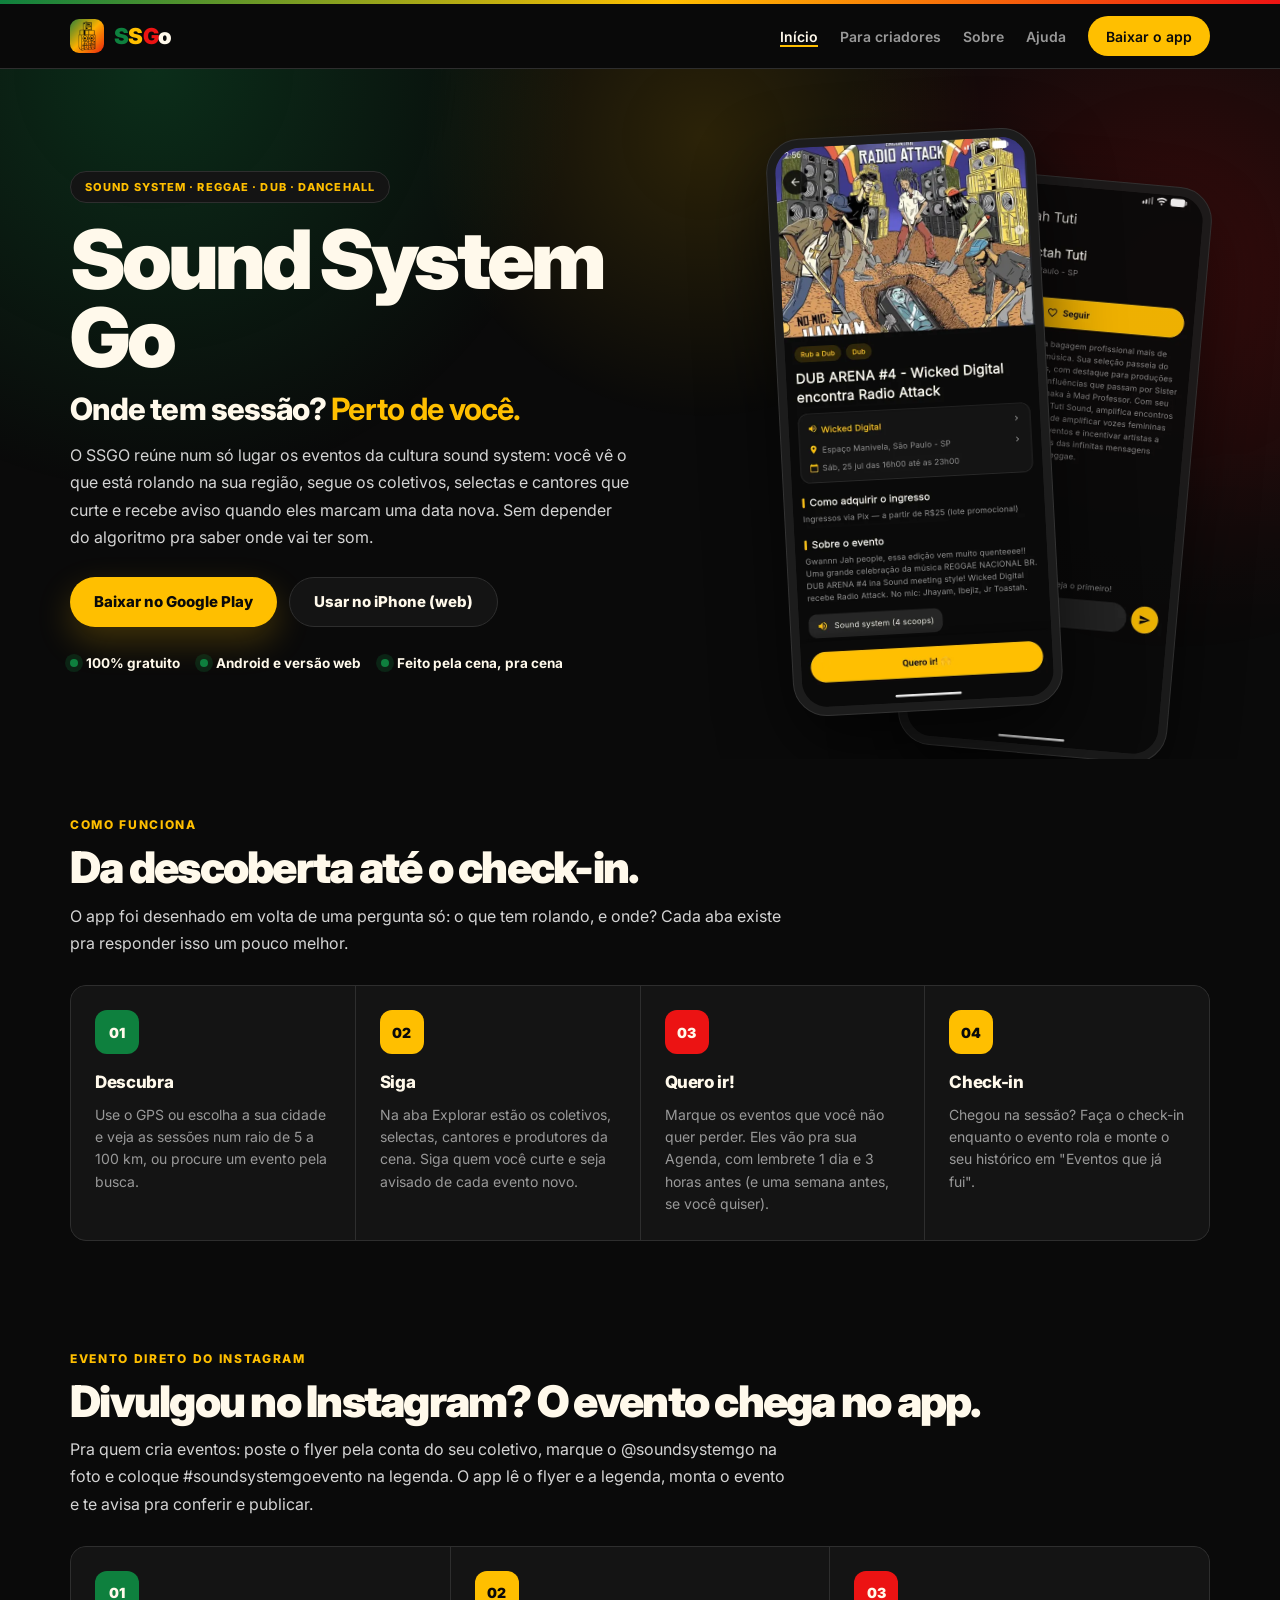
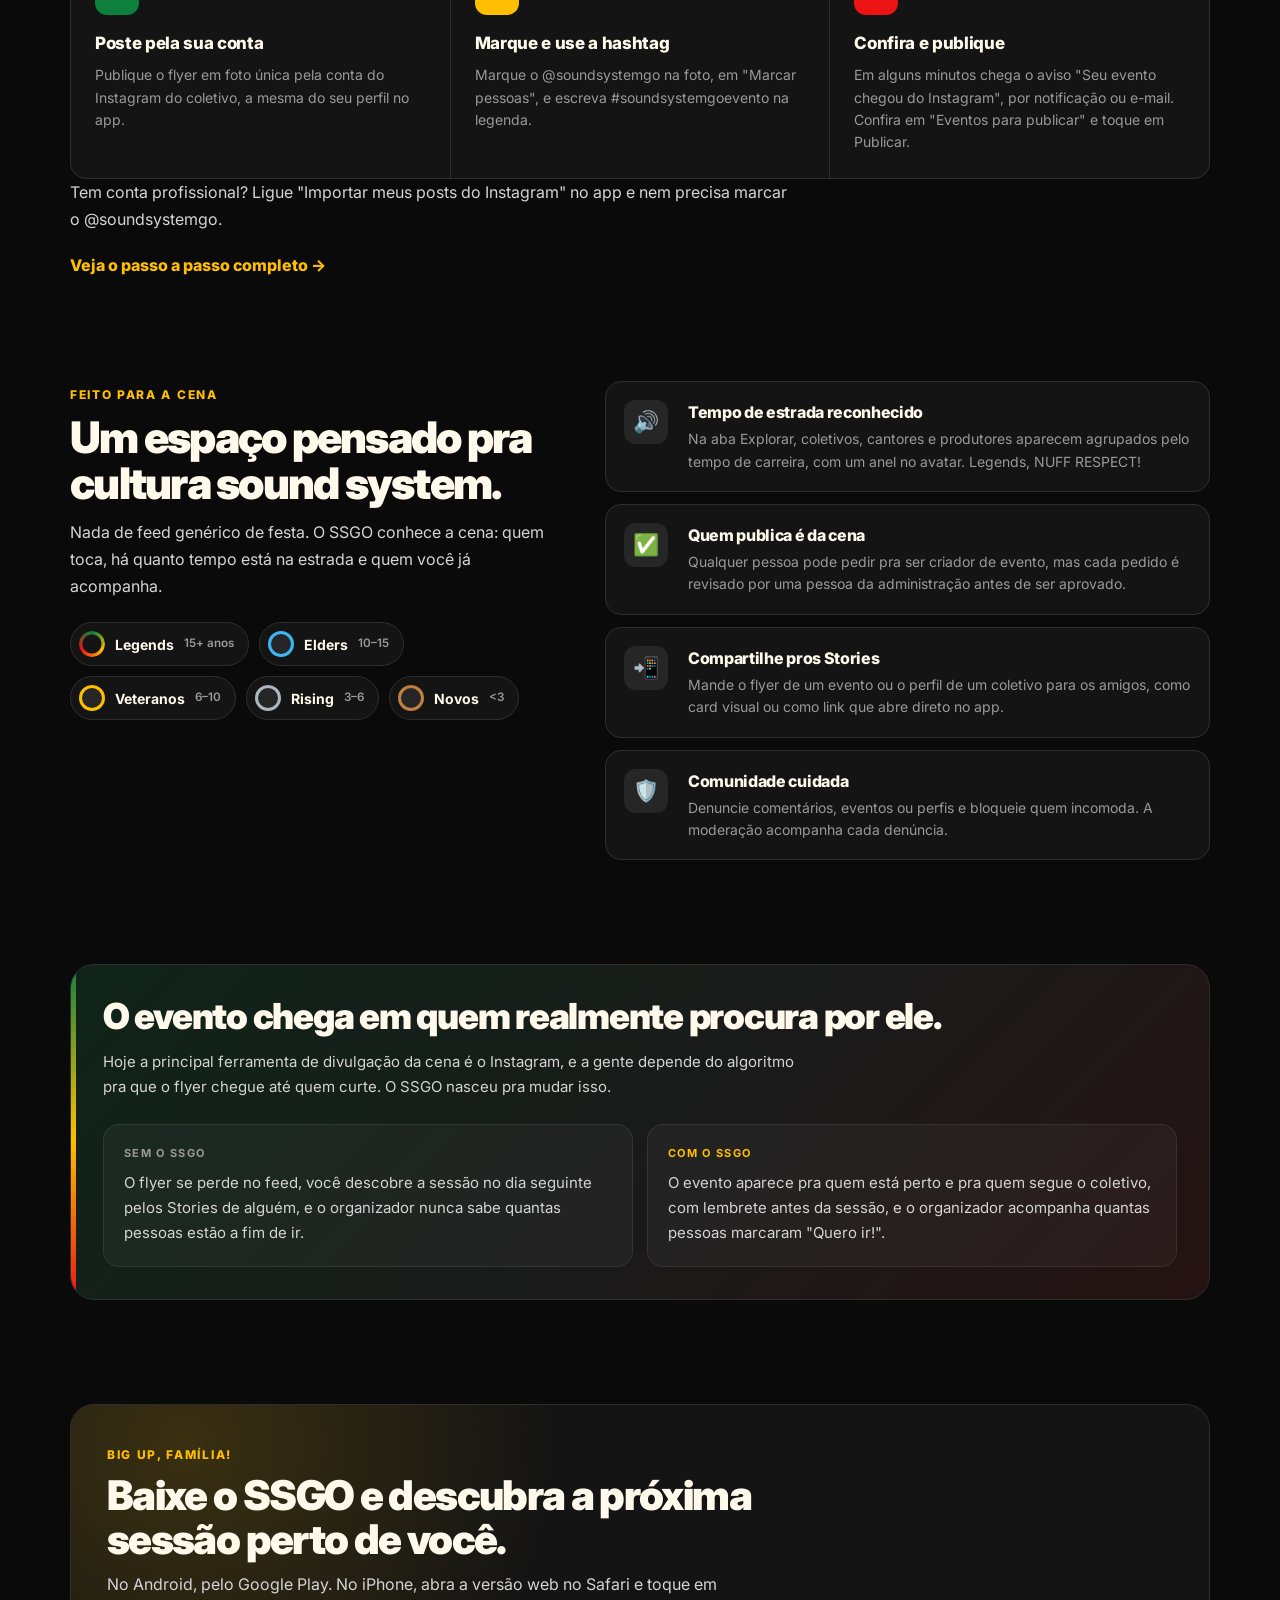
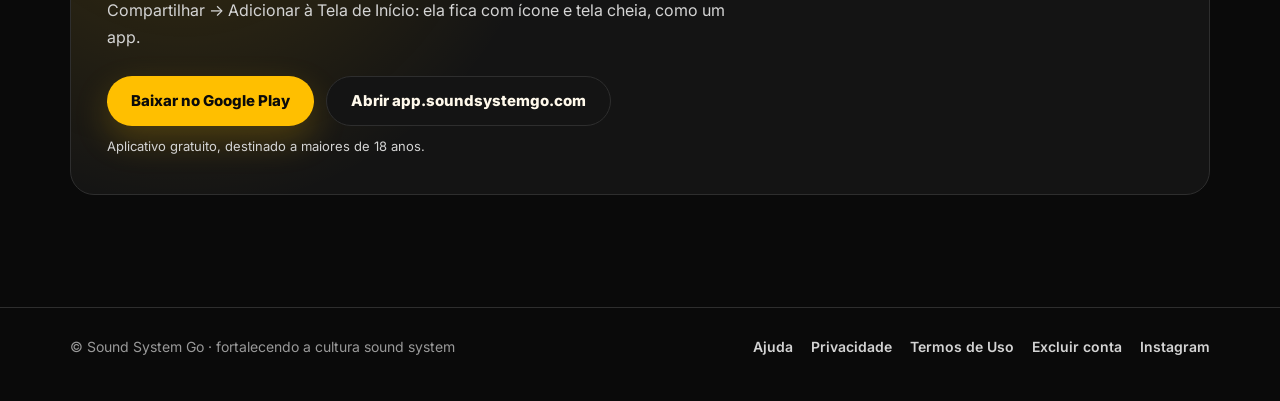
==== commit 0c12158c: "Privacidade e site: importar meus posts do Instagram, convidados pela legenda e aviso por e-mail" ====
--- a/index.html
+++ b/index.html
@@ -120,9 +120,10 @@
       <div class="process-card">
         <span>03</span>
         <h3>Confira e publique</h3>
-        <p>Em alguns minutos chega o aviso "Achamos o seu evento". Confira em "Eventos para publicar" e toque em Publicar.</p>
-      </div>
-    </div>
+        <p>Em alguns minutos chega o aviso "Seu evento chegou do Instagram", por notificação ou e-mail. Confira em "Eventos para publicar" e toque em Publicar.</p>
+      </div>
+    </div>
+    <p class="section-text">Tem conta profissional? Ligue "Importar meus posts do Instagram" no app e nem precisa marcar o @soundsystemgo.</p>
     <a class="section-link" href="criadores.html#instagram">Veja o passo a passo completo →</a>
   </div>
 </section>
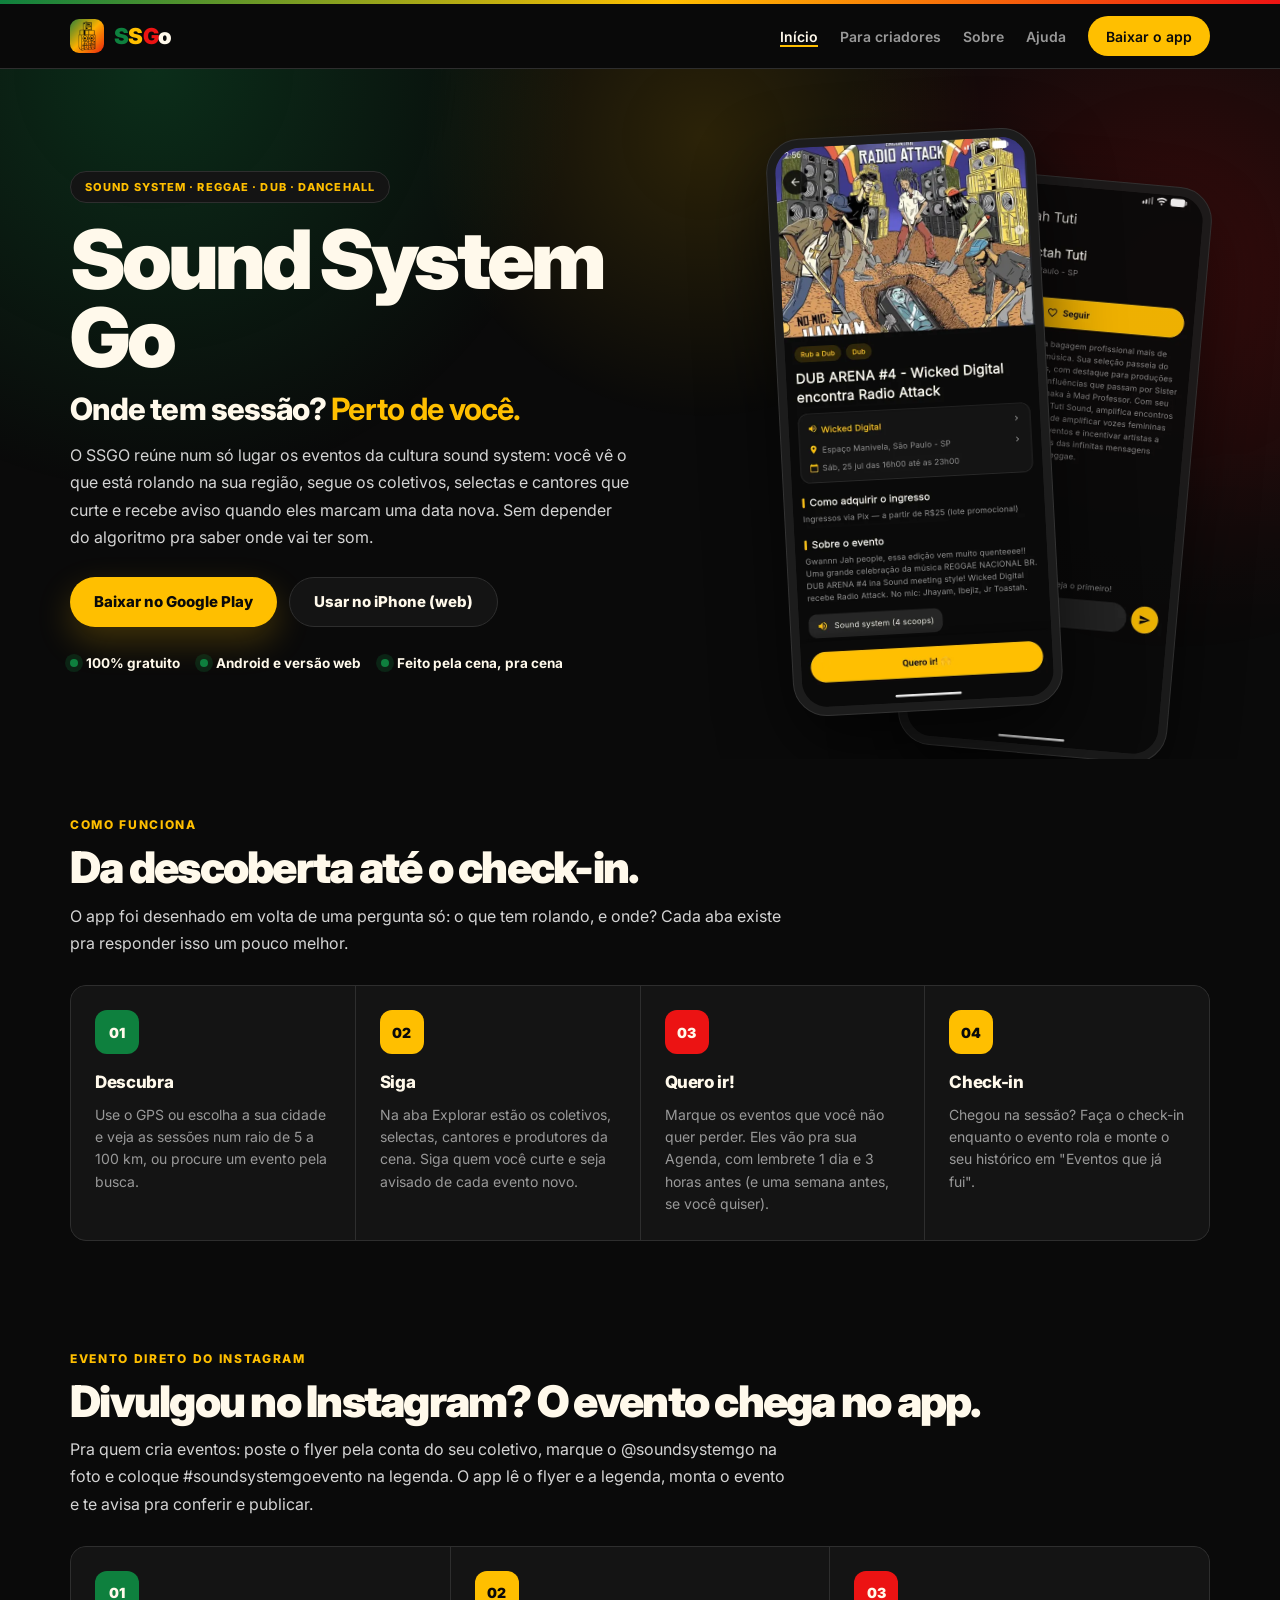
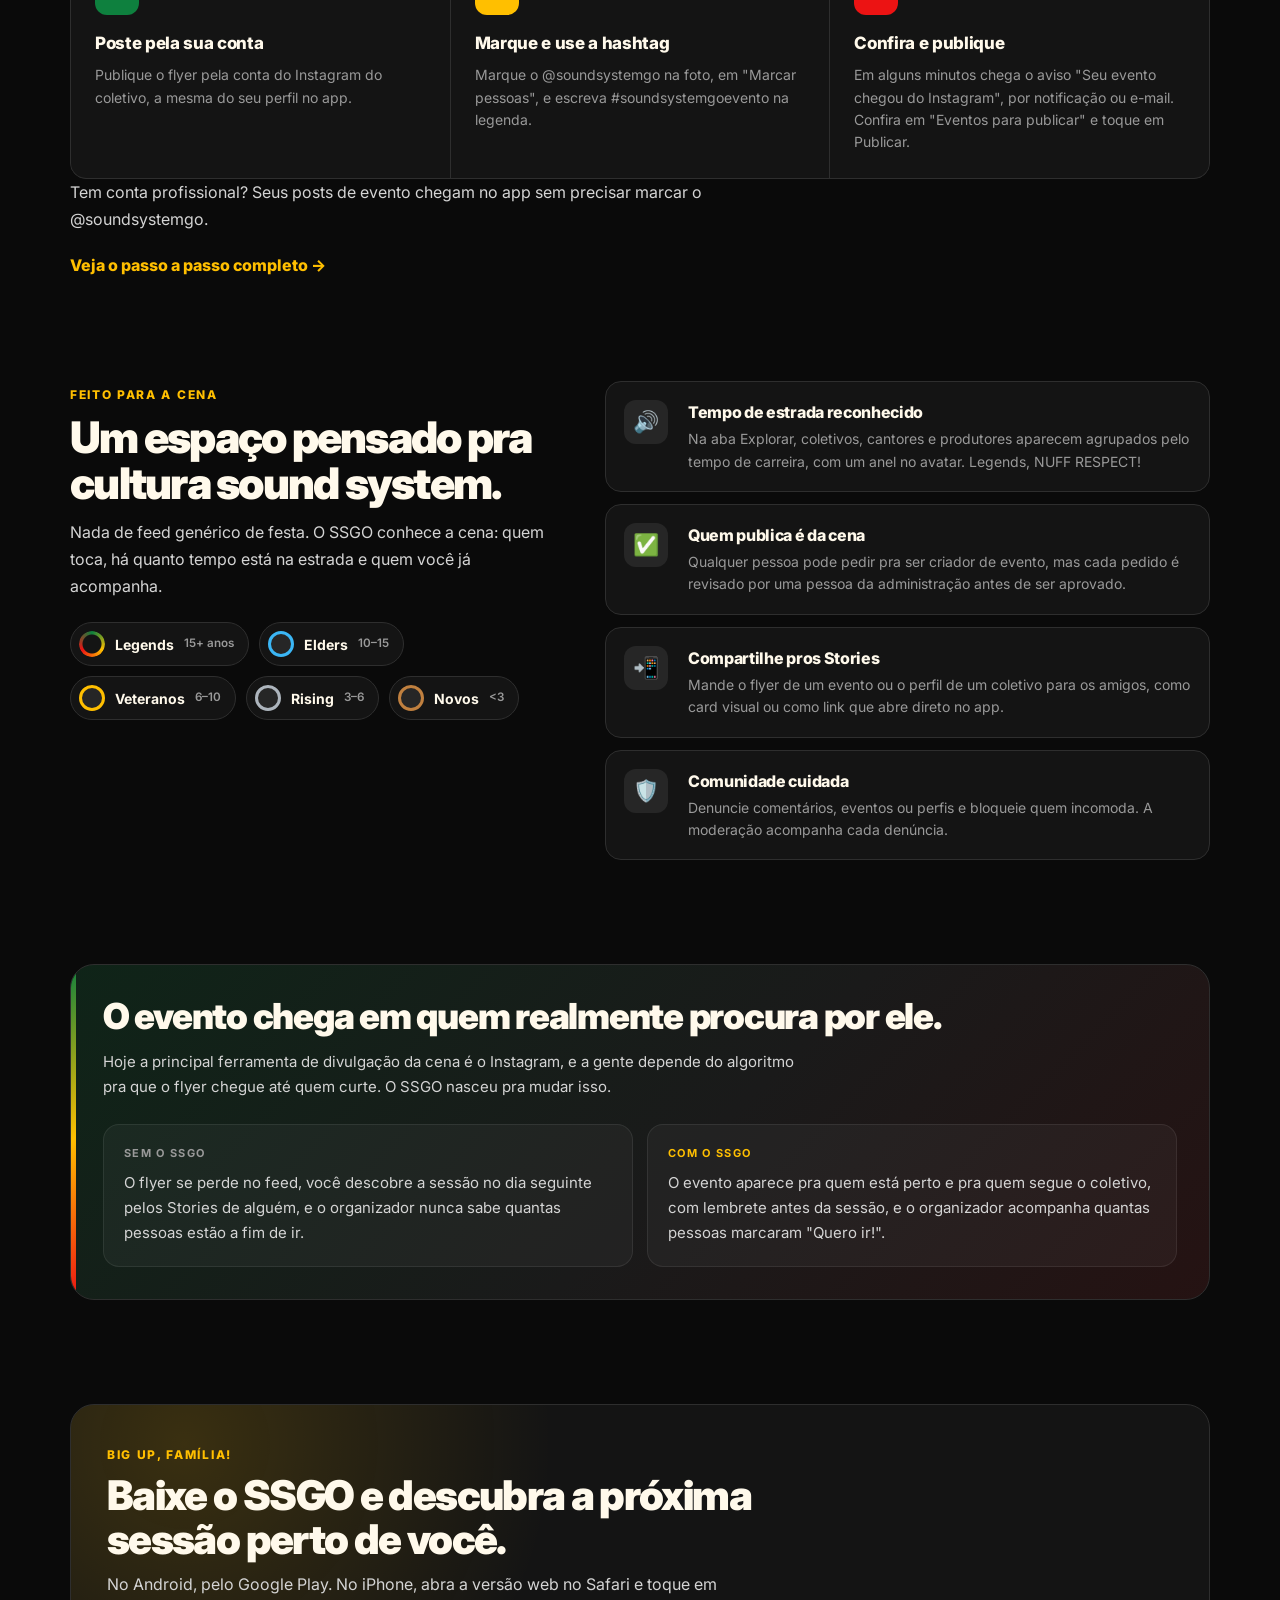
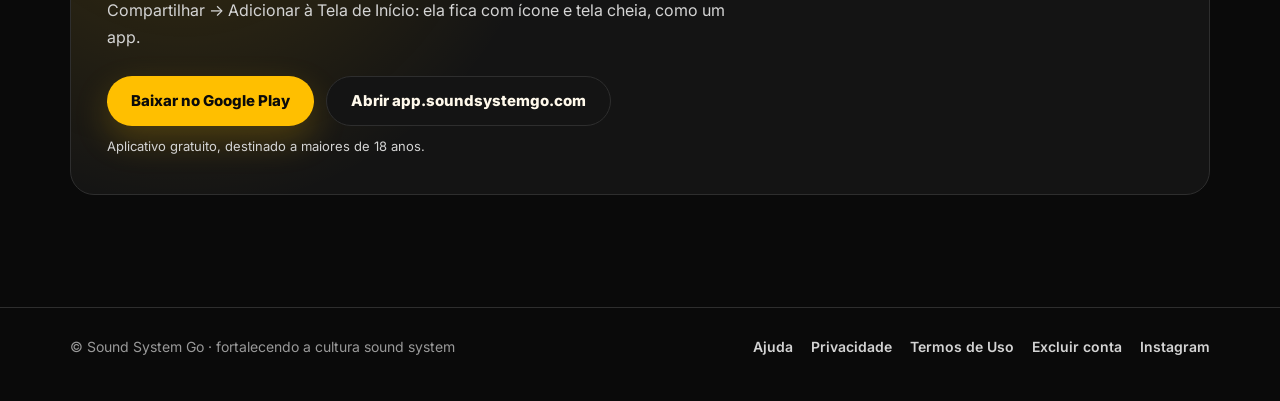
==== commit 5f56e3ac: "Privacidade e site: leitura do Instagram ligada para todo criador, carrossel e fase sem hashtag até " ====
--- a/index.html
+++ b/index.html
@@ -110,7 +110,7 @@
       <div class="process-card">
         <span>01</span>
         <h3>Poste pela sua conta</h3>
-        <p>Publique o flyer em foto única pela conta do Instagram do coletivo, a mesma do seu perfil no app.</p>
+        <p>Publique o flyer pela conta do Instagram do coletivo, a mesma do seu perfil no app.</p>
       </div>
       <div class="process-card">
         <span>02</span>
@@ -123,7 +123,7 @@
         <p>Em alguns minutos chega o aviso "Seu evento chegou do Instagram", por notificação ou e-mail. Confira em "Eventos para publicar" e toque em Publicar.</p>
       </div>
     </div>
-    <p class="section-text">Tem conta profissional? Ligue "Importar meus posts do Instagram" no app e nem precisa marcar o @soundsystemgo.</p>
+    <p class="section-text">Tem conta profissional? Seus posts de evento chegam no app sem precisar marcar o @soundsystemgo.</p>
     <a class="section-link" href="criadores.html#instagram">Veja o passo a passo completo →</a>
   </div>
 </section>
